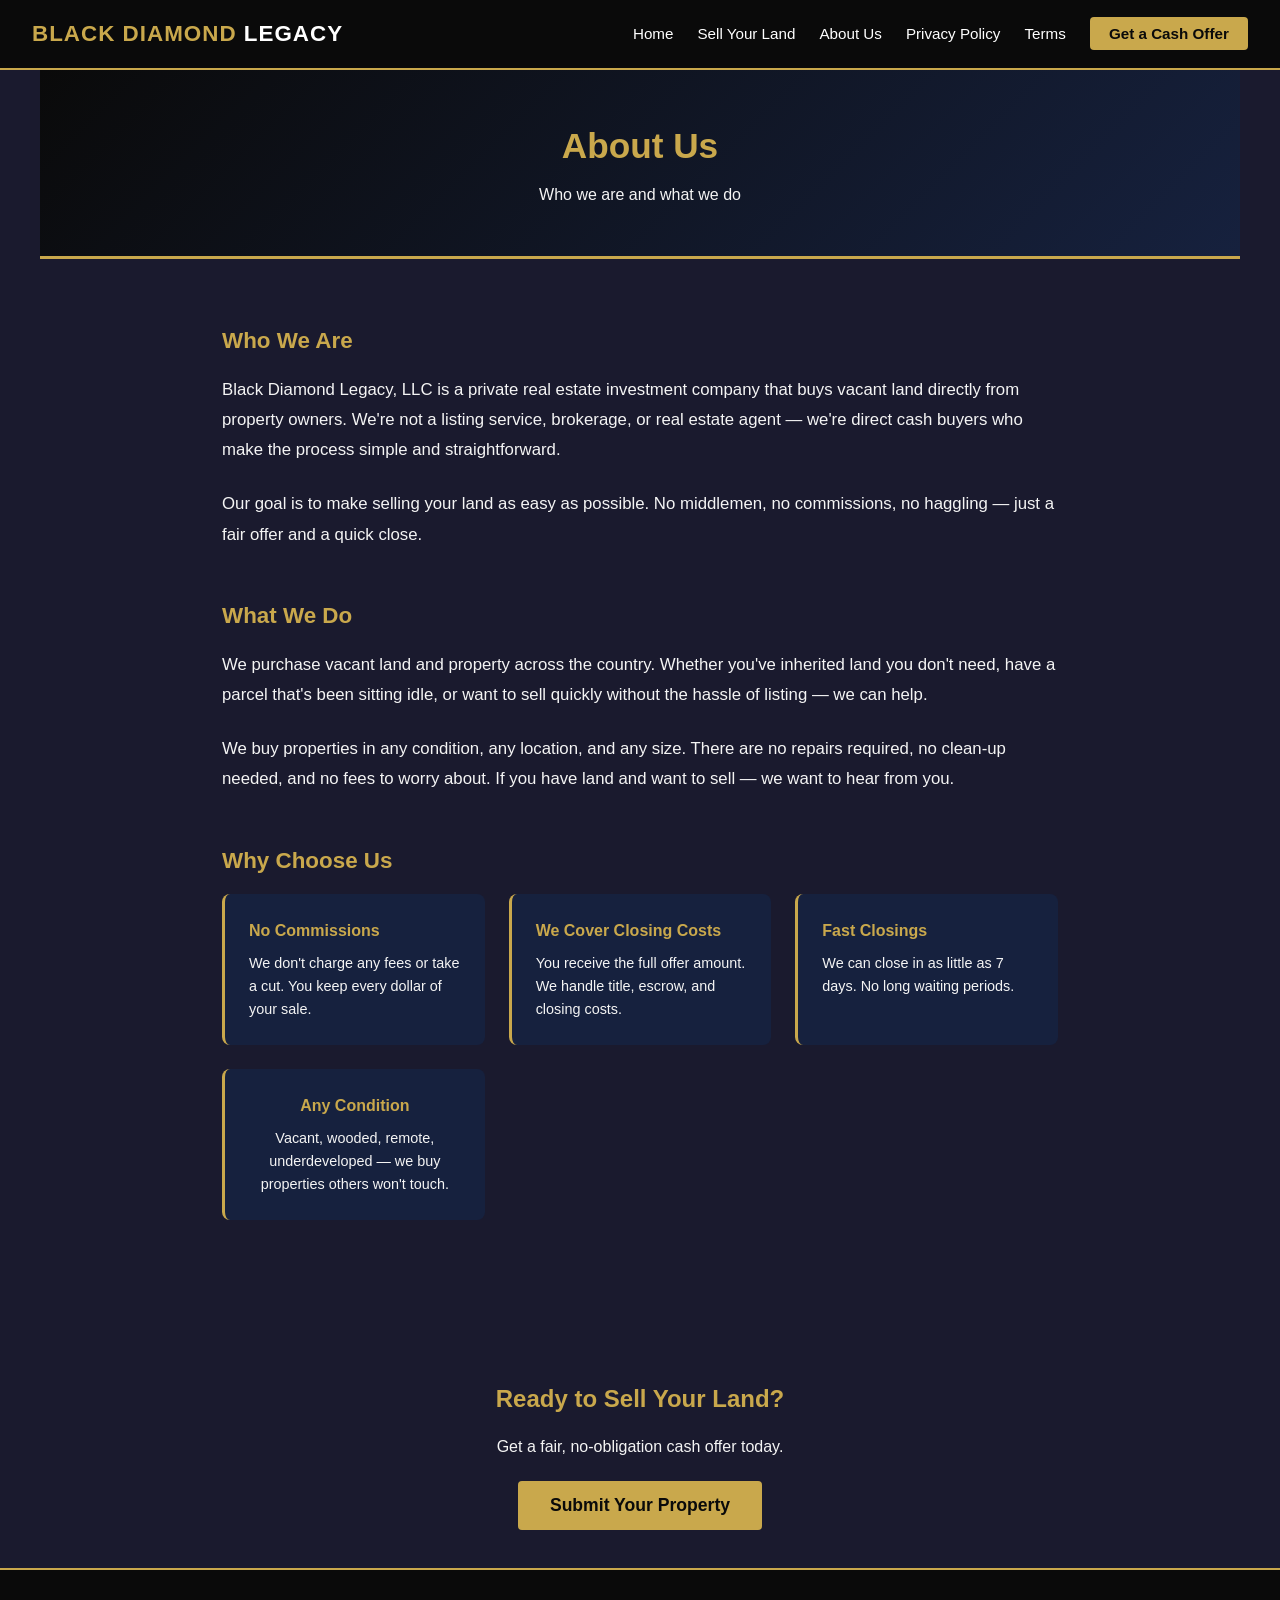
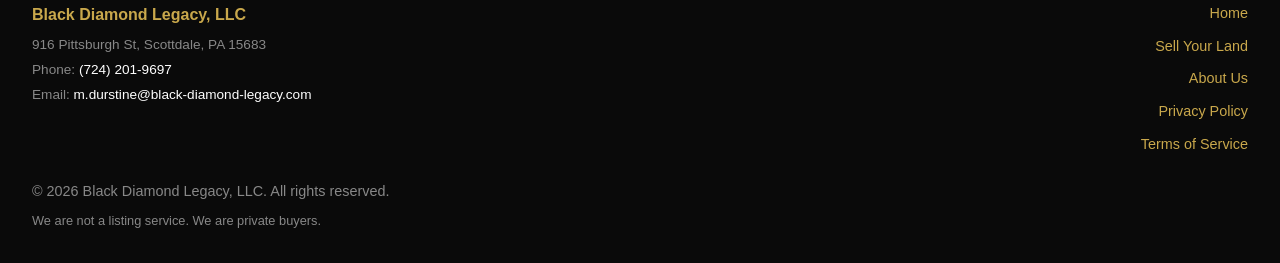
==== about.html @ d4d35ecd "Update about.html" ====
<!DOCTYPE html>
<html lang="en">
<head>
  <meta charset="UTF-8">
  <meta name="viewport" content="width=device-width, initial-scale=1.0">
  <title>About Us — Black Diamond Legacy, LLC</title>
  <meta name="description" content="About Black Diamond Legacy, LLC — a private real estate investment company buying vacant land for cash.">
  <link rel="stylesheet" href="styles.css">
</head>
<body>

  <!-- NAV -->
  <nav>
    <div class="logo">BLACK DIAMOND <span>LEGACY</span></div>
    <button class="mobile-menu-btn" onclick="document.querySelector('nav ul').classList.toggle('show')">☰</button>
    <ul>
      <li><a href="index.html">Home</a></li>
      <li><a href="contact.html">Sell Your Land</a></li>
      <li><a href="about.html">About Us</a></li>
      <li><a href="privacy.html">Privacy Policy</a></li>
      <li><a href="terms.html">Terms</a></li>
      <li><a href="contact.html" class="cta-btn">Get a Cash Offer</a></li>
    </ul>
  </nav>

  <!-- PAGE HEADER -->
  <section class="page-header">
    <h1>About Us</h1>
    <p style="color: var(--gray-light); margin-top: 0.5rem;">Who we are and what we do</p>
  </section>

  <!-- ABOUT CONTENT -->
  <section style="padding: 4rem 2rem; max-width: 900px; margin: 0 auto;">
    <div style="margin-bottom: 3rem;">
      <h2 style="color: var(--diamond-gold); font-size: 1.4rem; margin-bottom: 1rem;">Who We Are</h2>
      <p style="color: var(--gray-light); font-size: 1.05rem; line-height: 1.8; margin-bottom: 1.5rem;">
        Black Diamond Legacy, LLC is a private real estate investment company that buys vacant land directly from property owners. We're not a listing service, brokerage, or real estate agent — we're direct cash buyers who make the process simple and straightforward.
      </p>
      <p style="color: var(--gray-light); font-size: 1.05rem; line-height: 1.8;">
        Our goal is to make selling your land as easy as possible. No middlemen, no commissions, no haggling — just a fair offer and a quick close.
      </p>
    </div>

    <div style="margin-bottom: 3rem;">
      <h2 style="color: var(--diamond-gold); font-size: 1.4rem; margin-bottom: 1rem;">What We Do</h2>
      <p style="color: var(--gray-light); font-size: 1.05rem; line-height: 1.8; margin-bottom: 1.5rem;">
        We purchase vacant land and property across the country. Whether you've inherited land you don't need, have a parcel that's been sitting idle, or want to sell quickly without the hassle of listing — we can help.
      </p>
      <p style="color: var(--gray-light); font-size: 1.05rem; line-height: 1.8;">
        We buy properties in any condition, any location, and any size. There are no repairs required, no clean-up needed, and no fees to worry about. If you have land and want to sell — we want to hear from you.
      </p>
    </div>

    <div style="margin-bottom: 3rem;">
      <h2 style="color: var(--diamond-gold); font-size: 1.4rem; margin-bottom: 1rem;">Why Choose Us</h2>
      <div style="display: grid; grid-template-columns: repeat(auto-fit, minmax(250px, 1fr)); gap: 1.5rem; margin-top: 1rem;">
        <div style="background: var(--diamond-blue); padding: 1.5rem; border-radius: 8px; border-left: 3px solid var(--diamond-gold);">
          <h3 style="color: var(--diamond-gold); font-size: 1rem; margin-bottom: 0.5rem;">No Commissions</h3>
          <p style="color: var(--gray-light); font-size: 0.9rem; line-height: 1.6;">We don't charge any fees or take a cut. You keep every dollar of your sale.</p>
        </div>
        <div style="background: var(--diamond-blue); padding: 1.5rem; border-radius: 8px; border-left: 3px solid var(--diamond-gold);">
          <h3 style="color: var(--diamond-gold); font-size: 1rem; margin-bottom: 0.5rem;">We Cover Closing Costs</h3>
          <p style="color: var(--gray-light); font-size: 0.9rem; line-height: 1.6;">You receive the full offer amount. We handle title, escrow, and closing costs.</p>
        </div>
        <div style="background: var(--diamond-blue); padding: 1.5rem; border-radius: 8px; border-left: 3px solid var(--diamond-gold);">
          <h3 style="color: var(--diamond-gold); font-size: 1rem; margin-bottom: 0.5rem;">Fast Closings</h3>
          <p style="color: var(--gray-light); font-size: 0.9rem; line-height: 1.6;">We can close in as little as 7 days. No long waiting periods.</p>
        </div>
        <div style="background: var(--diamond-blue); padding: 1.5rem; border-radius: 8px; border-left: 3px solid var(--diamond-gold); text-align: center;">
          <h3 style="color: var(--diamond-gold); font-size: 1rem; margin-bottom: 0.5rem;">Any Condition</h3>
          <p style="color: var(--gray-light); font-size: 0.9rem; line-height: 1.6;">Vacant, wooded, remote, underdeveloped — we buy properties others won't touch.</p>
        </div>
      </div>
    </div>

      </section>

  <!-- CONTACT CTA -->
  <section style="text-align: center; padding: 3rem 2rem;">
    <h2 style="color: var(--diamond-gold); margin-bottom: 1rem;">Ready to Sell Your Land?</h2>
    <p style="color: var(--gray-light); margin-bottom: 2rem;">Get a fair, no-obligation cash offer today.</p>
    <a href="contact.html" class="btn-primary">Submit Your Property</a>
  </section>

  <!-- FOOTER -->
  <footer style="text-align: left;">
    <div style="display: flex; justify-content: space-between; align-items: flex-start; flex-wrap: wrap; gap: 2rem; margin-bottom: 1.5rem;">
      <div>
        <p style="color: var(--diamond-gold); font-weight: 700; font-size: 1rem; margin-bottom: 0.4rem;">Black Diamond Legacy, LLC</p>
        <p style="font-size: 0.85rem; margin-bottom: 0.2rem;">916 Pittsburgh St, Scottdale, PA 15683</p>
        <p style="font-size: 0.85rem; margin-bottom: 0.2rem;">Phone: <a href="tel:+17242019697" style="color: var(--white);">(724) 201-9697</a></p>
        <p style="font-size: 0.85rem;">Email: <a href="mailto:m.durstine@black-diamond-legacy.com" style="color: var(--white);">m.durstine@black-diamond-legacy.com</a></p>
      </div>
      <div style="display: flex; flex-direction: column; gap: 0.6rem; text-align: right;">
        <a href="index.html">Home</a>
        <a href="contact.html">Sell Your Land</a>
        <a href="about.html">About Us</a>
        <a href="privacy.html">Privacy Policy</a>
        <a href="terms.html">Terms of Service</a>
      </div>
    </div>
    <p>&copy; 2026 Black Diamond Legacy, LLC. All rights reserved.</p>
    <p style="margin-top: 0.5rem; font-size: 0.8rem;">We are not a listing service. We are private buyers.</p>
  </footer>

</body>
</html>
---- styles.css ----
* {
  margin: 0;
  padding: 0;
  box-sizing: border-box;
}

:root {
  --black: #0a0a0a;
  --diamond-dark: #1a1a2e;
  --diamond-blue: #16213e;
  --diamond-accent: #e94560;
  --diamond-gold: #c9a84c;
  --white: #ffffff;
  --gray-light: #f4f4f4;
  --gray: #888;
  --gray-dark: #333;
}

body {
  font-family: 'Segoe UI', Tahoma, Geneva, Verdana, sans-serif;
  background-color: var(--diamond-dark);
  color: var(--white);
  line-height: 1.6;
}

/* NAV */
nav {
  background: var(--black);
  padding: 1rem 2rem;
  display: flex;
  justify-content: space-between;
  align-items: center;
  position: sticky;
  top: 0;
  z-index: 100;
  border-bottom: 2px solid var(--diamond-gold);
}

nav .logo {
  font-size: 1.4rem;
  font-weight: 700;
  color: var(--diamond-gold);
  letter-spacing: 1px;
}

nav .logo span {
  color: var(--white);
}

nav ul {
  list-style: none;
  display: flex;
  gap: 1.5rem;
}

nav ul li a {
  color: var(--white);
  text-decoration: none;
  font-size: 0.95rem;
  transition: color 0.3s;
}

nav ul li a:hover {
  color: var(--diamond-gold);
}

nav .cta-btn {
  background: var(--diamond-gold);
  color: var(--black);
  padding: 0.5rem 1.2rem;
  border-radius: 4px;
  font-weight: 600;
  text-decoration: none;
  transition: background 0.3s;
}

nav .cta-btn:hover {
  background: #e0bb5f;
}

/* HERO */
.hero {
  background: linear-gradient(135deg, var(--black) 0%, var(--diamond-blue) 100%);
  padding: 5rem 2rem;
  text-align: center;
  border-bottom: 3px solid var(--diamond-gold);
}

.hero h1 {
  font-size: 3rem;
  margin-bottom: 0.5rem;
  letter-spacing: 2px;
}

.hero h1 span {
  color: var(--diamond-gold);
}

.hero .tagline {
  font-size: 1.3rem;
  color: var(--gray-light);
  margin-bottom: 2rem;
}

.hero .cta-group {
  display: flex;
  gap: 1rem;
  justify-content: center;
  flex-wrap: wrap;
}

.btn-primary {
  background: var(--diamond-gold);
  color: var(--black);
  padding: 0.9rem 2rem;
  border-radius: 4px;
  font-weight: 700;
  text-decoration: none;
  font-size: 1.1rem;
  border: none;
  cursor: pointer;
  transition: background 0.3s;
}

.btn-primary:hover {
  background: #e0bb5f;
}

.btn-secondary {
  background: transparent;
  color: var(--white);
  padding: 0.9rem 2rem;
  border-radius: 4px;
  font-weight: 600;
  text-decoration: none;
  border: 2px solid var(--diamond-gold);
  font-size: 1.1rem;
  transition: all 0.3s;
}

.btn-secondary:hover {
  background: var(--diamond-gold);
  color: var(--black);
}

/* SECTIONS */
section {
  padding: 4rem 2rem;
  max-width: 1200px;
  margin: 0 auto;
}

.section-title {
  text-align: center;
  font-size: 2rem;
  margin-bottom: 2rem;
  color: var(--diamond-gold);
}

/* HOW IT WORKS */
.how-it-works {
  background: var(--diamond-blue);
  padding: 4rem 2rem;
}

.steps-grid {
  display: grid;
  grid-template-columns: repeat(auto-fit, minmax(250px, 1fr));
  gap: 2rem;
  max-width: 1100px;
  margin: 0 auto;
}

.step-card {
  background: var(--black);
  padding: 2rem;
  border-radius: 8px;
  text-align: center;
  border: 1px solid var(--diamond-gold);
}

.step-number {
  font-size: 2.5rem;
  color: var(--diamond-gold);
  font-weight: 700;
  margin-bottom: 0.5rem;
}

.step-card h3 {
  margin-bottom: 0.8rem;
  font-size: 1.1rem;
}

.step-card p {
  color: var(--gray-light);
  font-size: 0.95rem;
}

/* WHY US */
.features-grid {
  display: grid;
  grid-template-columns: repeat(auto-fit, minmax(300px, 1fr));
  gap: 2rem;
  max-width: 1100px;
  margin: 0 auto;
}

.feature-card {
  background: var(--diamond-blue);
  padding: 2rem;
  border-radius: 8px;
  border-left: 4px solid var(--diamond-gold);
}

.feature-card h3 {
  color: var(--diamond-gold);
  margin-bottom: 0.8rem;
}

.feature-card p {
  color: var(--gray-light);
}

/* FORM SECTION */
.form-section {
  background: var(--diamond-blue);
  padding: 4rem 2rem;
}

.form-container {
  max-width: 700px;
  margin: 0 auto;
  background: var(--black);
  padding: 2.5rem;
  border-radius: 10px;
  border: 2px solid var(--diamond-gold);
}

.form-group {
  margin-bottom: 1.5rem;
}

.form-group label {
  display: block;
  margin-bottom: 0.5rem;
  color: var(--diamond-gold);
  font-weight: 600;
}

.form-group input,
.form-group textarea,
.form-group select {
  width: 100%;
  padding: 0.8rem;
  border: 1px solid var(--gray);
  border-radius: 4px;
  background: var(--diamond-dark);
  color: var(--white);
  font-size: 1rem;
  font-family: inherit;
}

.form-group input:focus,
.form-group textarea:focus,
.form-group select:focus {
  outline: none;
  border-color: var(--diamond-gold);
}

.form-group textarea {
  resize: vertical;
  min-height: 100px;
}

/* CONSENT BOX */
.consent-box {
  background: var(--diamond-blue);
  padding: 1.5rem;
  border-radius: 6px;
  margin-bottom: 1.5rem;
  border: 1px solid var(--gray-dark);
}

.consent-box h4 {
  color: var(--diamond-gold);
  margin-bottom: 0.8rem;
  font-size: 1rem;
}

.consent-box p {
  font-size: 0.9rem;
  color: var(--gray-light);
  line-height: 1.5;
}

.checkbox-group {
  display: flex;
  align-items: flex-start;
  gap: 0.8rem;
  margin-top: 1rem;
}

.checkbox-group input[type="checkbox"] {
  width: 20px;
  height: 20px;
  margin-top: 2px;
  accent-color: var(--diamond-gold);
  cursor: pointer;
}

.checkbox-group label {
  color: var(--gray-light);
  font-size: 0.9rem;
  cursor: pointer;
  line-height: 1.5;
}

.checkbox-group label span {
  color: var(--diamond-gold);
  font-weight: 600;
}

.form-error {
  color: #ff6b6b;
  font-size: 0.85rem;
  margin-top: 0.3rem;
  display: none;
}

.form-error.show {
  display: block;
}

.form-success {
  background: #1b4d3e;
  border: 1px solid #2d7a5a;
  color: #6fcf97;
  padding: 1.5rem;
  border-radius: 8px;
  text-align: center;
  display: none;
}

.form-success.show {
  display: block;
}

/* CONTACT SECTION */
.contact-info {
  text-align: center;
  max-width: 600px;
  margin: 0 auto;
}

.contact-item {
  display: flex;
  align-items: center;
  justify-content: center;
  gap: 0.8rem;
  margin-bottom: 1.5rem;
  font-size: 1.1rem;
}

.contact-item a {
  color: var(--diamond-gold);
  text-decoration: none;
}

.contact-item a:hover {
  text-decoration: underline;
}

/* PAGE HEADER */
.page-header {
  background: linear-gradient(135deg, var(--black) 0%, var(--diamond-blue) 100%);
  padding: 3rem 2rem;
  text-align: center;
  border-bottom: 3px solid var(--diamond-gold);
}

.page-header h1 {
  font-size: 2.2rem;
  color: var(--diamond-gold);
}

/* LEGAL PAGES */
.legal-content {
  max-width: 800px;
  margin: 0 auto;
  padding: 3rem 2rem;
}

.legal-content h2 {
  color: var(--diamond-gold);
  font-size: 1.3rem;
  margin: 2rem 0 0.8rem;
  border-bottom: 1px solid var(--gray-dark);
  padding-bottom: 0.5rem;
}

.legal-content p {
  color: var(--gray-light);
  margin-bottom: 1rem;
  line-height: 1.7;
}

.legal-content ul {
  color: var(--gray-light);
  margin-left: 1.5rem;
  margin-bottom: 1rem;
}

.legal-content ul li {
  margin-bottom: 0.5rem;
}

/* FOOTER */
footer {
  background: var(--black);
  padding: 2rem;
  text-align: center;
  border-top: 2px solid var(--diamond-gold);
  color: var(--gray);
  font-size: 0.9rem;
}

footer a {
  color: var(--diamond-gold);
  text-decoration: none;
}

footer a:hover {
  text-decoration: underline;
}

.footer-links {
  display: flex;
  justify-content: center;
  gap: 2rem;
  margin-bottom: 1rem;
}

/* RESPONSIVE */
@media (max-width: 768px) {
  nav {
    flex-direction: column;
    gap: 1rem;
  }

  nav ul {
    flex-wrap: wrap;
    justify-content: center;
  }

  .hero h1 {
    font-size: 2rem;
  }

  .hero .tagline {
    font-size: 1.1rem;
  }

  .form-container {
    padding: 1.5rem;
  }

  .footer-links {
    flex-direction: column;
    gap: 0.8rem;
  }
}

/* MOBILE MENU */
.mobile-menu-btn {
  display: none;
  background: none;
  border: none;
  color: var(--diamond-gold);
  font-size: 1.5rem;
  cursor: pointer;
}

@media (max-width: 768px) {
  .mobile-menu-btn {
    display: block;
  }

  nav ul {
    display: none;
    flex-direction: column;
    gap: 0.8rem;
  }

  nav ul.show {
    display: flex;
  }
}
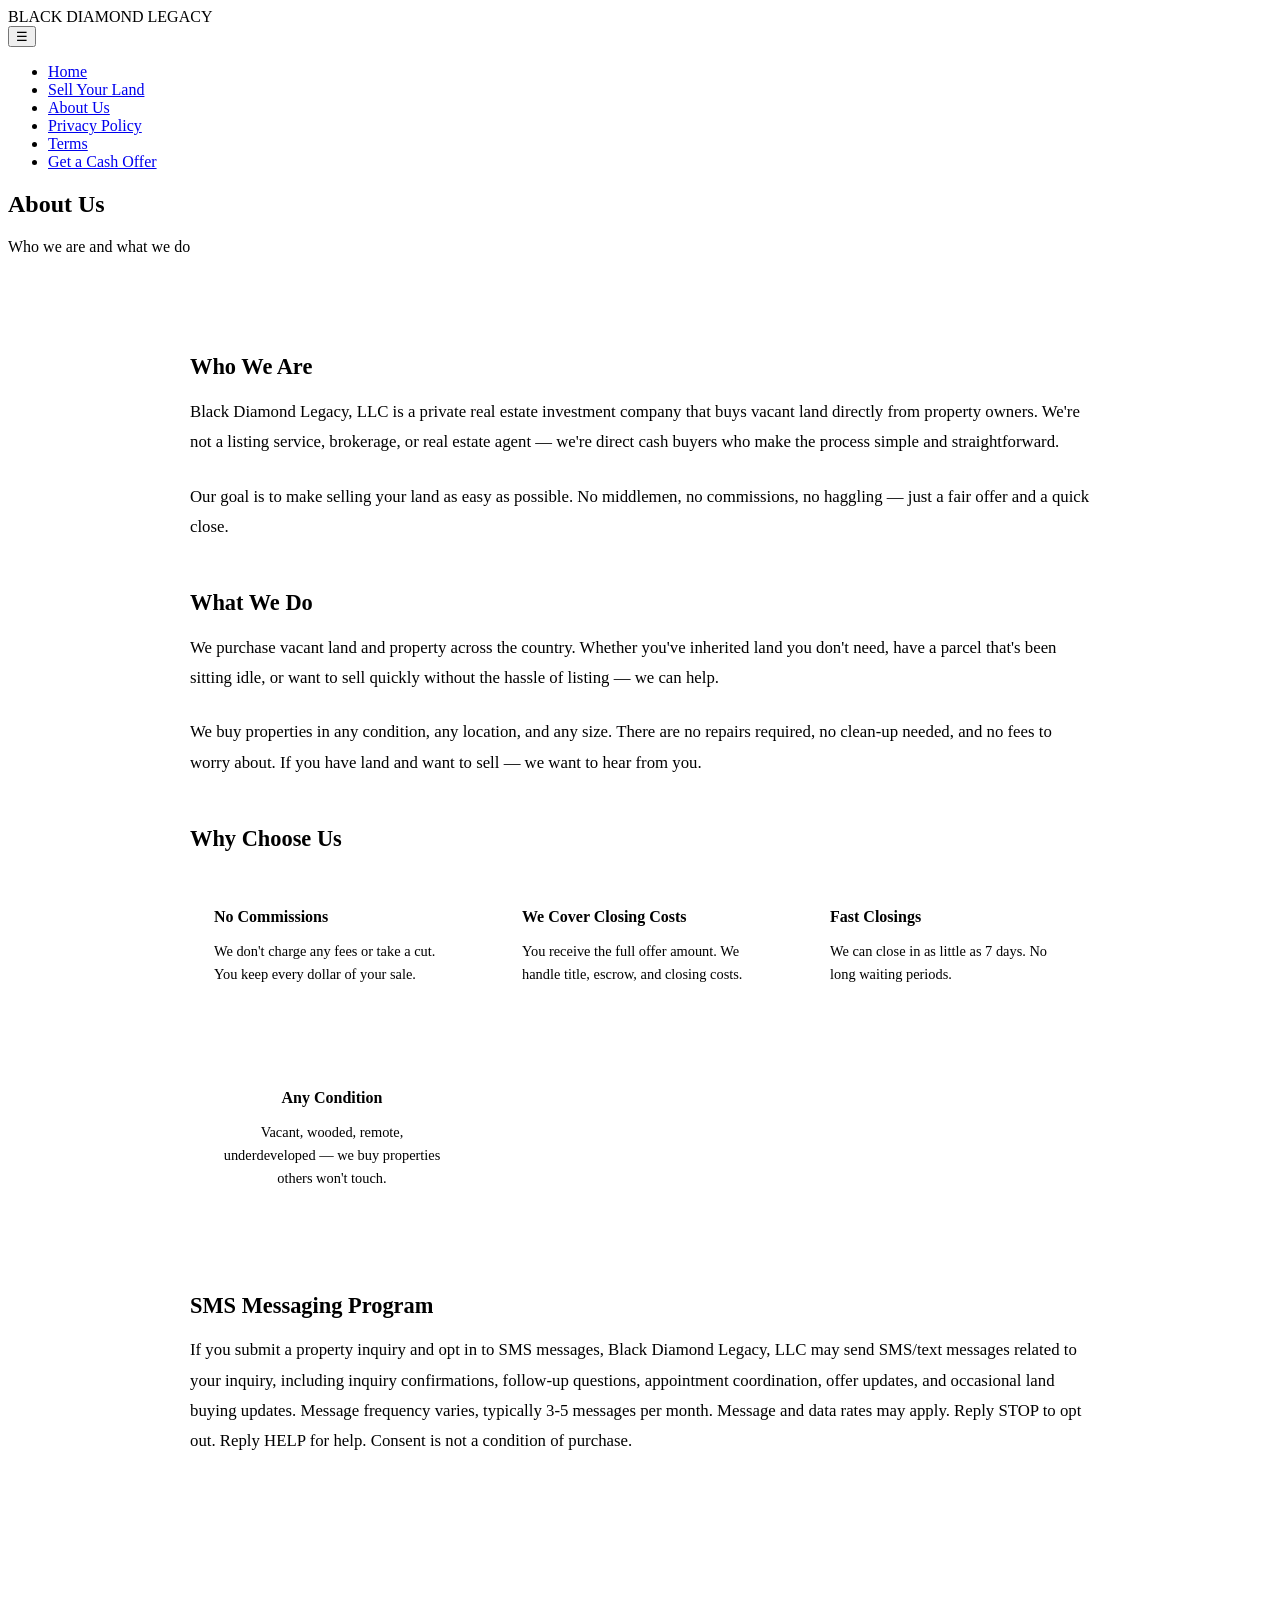
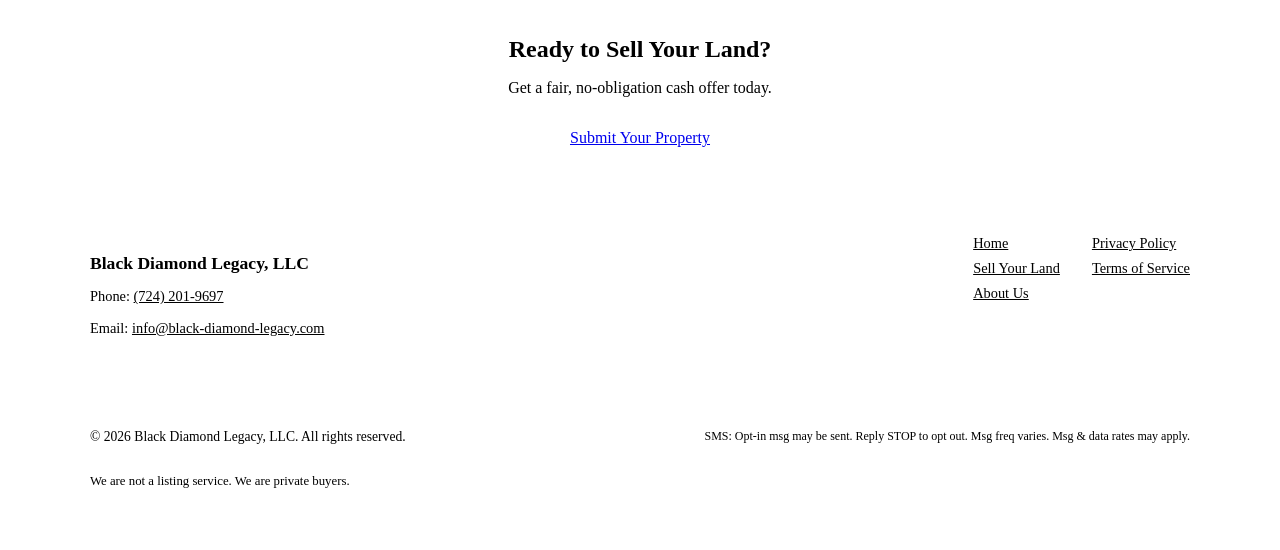
==== commit aba60e81: "Update about.html" ====
--- a/about.html
+++ b/about.html
@@ -73,7 +73,14 @@
       </div>
     </div>
 
-      </section>
+    <div style="margin-bottom: 3rem; margin-top: 4rem;">
+      <h2 style="color: var(--diamond-gold); font-size: 1.4rem; margin-bottom: 1rem;">SMS Messaging Program</h2>
+      <p style="color: var(--gray-light); font-size: 1.05rem; line-height: 1.8;">
+        If you submit a property inquiry and opt in to SMS messages, Black Diamond Legacy, LLC may send SMS/text messages related to your inquiry, including inquiry confirmations, follow-up questions, appointment coordination, offer updates, and occasional land buying updates. Message frequency varies, typically 3-5 messages per month. Message and data rates may apply. Reply STOP to opt out. Reply HELP for help. Consent is not a condition of purchase.
+      </p>
+    </div>
+
+  </section>
 
   <!-- CONTACT CTA -->
   <section style="text-align: center; padding: 3rem 2rem;">
@@ -83,24 +90,32 @@
   </section>
 
   <!-- FOOTER -->
-  <footer style="text-align: left;">
-    <div style="display: flex; justify-content: space-between; align-items: flex-start; flex-wrap: wrap; gap: 2rem; margin-bottom: 1.5rem;">
-      <div>
-        <p style="color: var(--diamond-gold); font-weight: 700; font-size: 1rem; margin-bottom: 0.4rem;">Black Diamond Legacy, LLC</p>
-        <p style="font-size: 0.85rem; margin-bottom: 0.2rem;">916 Pittsburgh St, Scottdale, PA 15683</p>
-        <p style="font-size: 0.85rem; margin-bottom: 0.2rem;">Phone: <a href="tel:+17242019697" style="color: var(--white);">(724) 201-9697</a></p>
-        <p style="font-size: 0.85rem;">Email: <a href="mailto:m.durstine@black-diamond-legacy.com" style="color: var(--white);">m.durstine@black-diamond-legacy.com</a></p>
+  <footer style="text-align: left; padding: 2.5rem 2rem;">
+    <div style="max-width: 1100px; margin: 0 auto;">
+      <div style="display: flex; justify-content: space-between; align-items: flex-start; flex-wrap: wrap; gap: 3rem; margin-bottom: 2rem; padding-bottom: 2rem; border-bottom: 1px solid var(--gray-dark);">
+        <div>
+          <p style="color: var(--diamond-gold); font-weight: 700; font-size: 1.1rem; margin-bottom: 0.8rem;">Black Diamond Legacy, LLC</p>
+          <p style="font-size: 0.9rem; margin-bottom: 0.4rem; color: var(--gray-light);">Phone: <a href="tel:+17242019697" style="color: var(--white);">(724) 201-9697</a></p>
+          <p style="font-size: 0.9rem; color: var(--gray-light);">Email: <a href="mailto:info@black-diamond-legacy.com" style="color: var(--white);">info@black-diamond-legacy.com</a></p>
+        </div>
+        <div style="display: flex; gap: 2rem; flex-wrap: wrap;">
+          <div style="display: flex; flex-direction: column; gap: 0.5rem;">
+            <a href="index.html" style="color: var(--white); font-size: 0.9rem;">Home</a>
+            <a href="contact.html" style="color: var(--white); font-size: 0.9rem;">Sell Your Land</a>
+            <a href="about.html" style="color: var(--diamond-gold); font-size: 0.9rem;">About Us</a>
+          </div>
+          <div style="display: flex; flex-direction: column; gap: 0.5rem;">
+            <a href="privacy.html" style="color: var(--white); font-size: 0.9rem;">Privacy Policy</a>
+            <a href="terms.html" style="color: var(--white); font-size: 0.9rem;">Terms of Service</a>
+          </div>
+        </div>
       </div>
-      <div style="display: flex; flex-direction: column; gap: 0.6rem; text-align: right;">
-        <a href="index.html">Home</a>
-        <a href="contact.html">Sell Your Land</a>
-        <a href="about.html">About Us</a>
-        <a href="privacy.html">Privacy Policy</a>
-        <a href="terms.html">Terms of Service</a>
+      <div style="display: flex; justify-content: space-between; align-items: center; flex-wrap: wrap; gap: 1rem;">
+        <p style="font-size: 0.85rem; color: var(--gray);">© 2026 Black Diamond Legacy, LLC. All rights reserved.</p>
+        <p style="font-size: 0.75rem; color: var(--gray);">SMS: Opt-in msg may be sent. Reply STOP to opt out. Msg freq varies. Msg & data rates may apply.</p>
       </div>
+      <p style="margin-top: 1rem; font-size: 0.8rem; color: var(--gray-dark);">We are not a listing service. We are private buyers.</p>
     </div>
-    <p>&copy; 2026 Black Diamond Legacy, LLC. All rights reserved.</p>
-    <p style="margin-top: 0.5rem; font-size: 0.8rem;">We are not a listing service. We are private buyers.</p>
   </footer>
 
 </body>
--- a/styles.css
+++ b/styles.css
@@ -1,497 +1,131 @@
-* {
-  margin: 0;
-  padding: 0;
-  box-sizing: border-box;
-}
+<!DOCTYPE html>
+<html lang="en">
+<head>
+  <meta charset="UTF-8">
+  <meta name="viewport" content="width=device-width, initial-scale=1.0">
+  <title>Terms of Service — Black Diamond Legacy, LLC</title>
+  <meta name="description" content="Terms of Service for Black Diamond Legacy, LLC — real estate investment company buying vacant land.">
+  <link rel="stylesheet" href="styles.css">
+</head>
+<body>
 
-:root {
-  --black: #0a0a0a;
-  --diamond-dark: #1a1a2e;
-  --diamond-blue: #16213e;
-  --diamond-accent: #e94560;
-  --diamond-gold: #c9a84c;
-  --white: #ffffff;
-  --gray-light: #f4f4f4;
-  --gray: #888;
-  --gray-dark: #333;
-}
+  <!-- NAV -->
+  <nav>
+    <div class="logo">BLACK DIAMOND <span>LEGACY</span></div>
+    <button class="mobile-menu-btn" onclick="document.querySelector('nav ul').classList.toggle('show')">☰</button>
+    <ul>
+      <li><a href="index.html">Home</a></li>
+      <li><a href="contact.html">Sell Your Land</a></li>
+      <li><a href="about.html">About Us</a></li>
+      <li><a href="privacy.html">Privacy Policy</a></li>
+      <li><a href="terms.html">Terms</a></li>
+      <li><a href="contact.html" class="cta-btn">Get a Cash Offer</a></li>
+    </ul>
+  </nav>
 
-body {
-  font-family: 'Segoe UI', Tahoma, Geneva, Verdana, sans-serif;
-  background-color: var(--diamond-dark);
-  color: var(--white);
-  line-height: 1.6;
-}
+  <!-- PAGE HEADER -->
+  <section class="page-header">
+    <h1>Terms of Service</h1>
+    <p style="color: var(--gray-light); margin-top: 0.5rem;">Effective Date: April 2026 | Last Updated: April 2026</p>
+  </section>
 
-/* NAV */
-nav {
-  background: var(--black);
-  padding: 1rem 2rem;
-  display: flex;
-  justify-content: space-between;
-  align-items: center;
-  position: sticky;
-  top: 0;
-  z-index: 100;
-  border-bottom: 2px solid var(--diamond-gold);
-}
+  <!-- CONTENT -->
+  <div class="legal-content">
 
-nav .logo {
-  font-size: 1.4rem;
-  font-weight: 700;
-  color: var(--diamond-gold);
-  letter-spacing: 1px;
-}
+    <p>These Terms of Service ("Terms") govern your access to and use of the website and services (the "Website") provided by Black Diamond Legacy, LLC ("we," "us," or "our"). These Terms apply only to users located in the United States.</p>
 
-nav .logo span {
-  color: var(--white);
-}
+    <p>By accessing or using the Website or services, you agree to comply with and be bound by these Terms. If you do not agree to these Terms, do not use our Website or services.</p>
 
-nav ul {
-  list-style: none;
-  display: flex;
-  gap: 1.5rem;
-}
+    <h2>1. Acceptance of Terms</h2>
+    <p>By using the Website or services, you accept and agree to be bound by these Terms and all applicable policies referenced herein, including our Privacy Policy.</p>
 
-nav ul li a {
-  color: var(--white);
-  text-decoration: none;
-  font-size: 0.95rem;
-  transition: color 0.3s;
-}
+    <h2>2. User Eligibility</h2>
+    <p>To use the Website or services, you must be at least 18 years old and have the legal capacity to enter into a binding contract. If you are under 18, parental or guardian consent is required.</p>
 
-nav ul li a:hover {
-  color: var(--diamond-gold);
-}
+    <h2>3. Services Provided</h2>
+    <p>We buy vacant land and property directly from landowners. You agree to use the Website and services only for lawful purposes and in compliance with these Terms and applicable laws.</p>
+    <p>We are not a listing service, brokerage, or real estate agent. We are private buyers.</p>
 
-nav .cta-btn {
-  background: var(--diamond-gold);
-  color: var(--black);
-  padding: 0.5rem 1.2rem;
-  border-radius: 4px;
-  font-weight: 600;
-  text-decoration: none;
-  transition: background 0.3s;
-}
+    <h2>4. Account Registration</h2>
+    <p>Certain features may require account registration. You agree to provide accurate and complete information and maintain the confidentiality of your account credentials. You are responsible for all activity under your account.</p>
 
-nav .cta-btn:hover {
-  background: #e0bb5f;
-}
+    <h2>5. User Obligations and Restrictions</h2>
+    <p>You agree not to:</p>
+    <ul>
+      <li>Use the Website for unlawful purposes</li>
+      <li>Harm, disrupt, or interfere with the Website or services</li>
+      <li>Violate applicable laws or third-party rights</li>
+      <li>Use automated systems without prior permission</li>
+      <li>Attempt unauthorized access to systems or data</li>
+    </ul>
 
-/* HERO */
-.hero {
-  background: linear-gradient(135deg, var(--black) 0%, var(--diamond-blue) 100%);
-  padding: 5rem 2rem;
-  text-align: center;
-  border-bottom: 3px solid var(--diamond-gold);
-}
+    <h2>6. No Guarantee of Purchase</h2>
+    <p>Submitting a property inquiry does not guarantee that we will make an offer or purchase your property. All offers are subject to review of property details, title verification, survey, and other due diligence factors at our sole discretion. We reserve the right to decline any property at any time.</p>
 
-.hero h1 {
-  font-size: 3rem;
-  margin-bottom: 0.5rem;
-  letter-spacing: 2px;
-}
+    <h2>7. Content Ownership</h2>
+    <p>All Website content is owned by Black Diamond Legacy, LLC or its licensors and protected by U.S. intellectual property laws. Unauthorized copying, modification, or distribution is prohibited.</p>
 
-.hero h1 span {
-  color: var(--diamond-gold);
-}
+    <h2>8. Third-Party Links</h2>
+    <p>The Website may contain links to third-party websites or services. We are not responsible for third-party content, privacy practices, or activities.</p>
 
-.hero .tagline {
-  font-size: 1.3rem;
-  color: var(--gray-light);
-  margin-bottom: 2rem;
-}
+    <h2>9. Privacy Policy</h2>
+    <p>Your use of the Website and services is governed by our <a href="privacy.html" style="color: var(--diamond-gold);">Privacy Policy</a>. By using our site, you consent to the collection and use of information as described therein.</p>
 
-.hero .cta-group {
-  display: flex;
-  gap: 1rem;
-  justify-content: center;
-  flex-wrap: wrap;
-}
+    <h2>10. SMS Messaging Terms</h2>
+    <p>If you opt in to receive SMS text messages from Black Diamond Legacy, LLC, you may receive:</p>
+    <ul>
+      <li>Transactional messages (offer updates, closing communications, follow-ups)</li>
+      <li>Promotional messages (marketing offers, announcements, educational content)</li>
+      <li>Notifications and alerts related to your property inquiry</li>
+    </ul>
+    <p>To stop receiving messages, reply STOP to any text message.</p>
+    <p>Message and data rates may apply. Check with your carrier for details.</p>
+    <p>Carriers are not liable for delayed or undelivered messages.</p>
 
-.btn-primary {
-  background: var(--diamond-gold);
-  color: var(--black);
-  padding: 0.9rem 2rem;
-  border-radius: 4px;
-  font-weight: 700;
-  text-decoration: none;
-  font-size: 1.1rem;
-  border: none;
-  cursor: pointer;
-  transition: background 0.3s;
-}
+    <h2>11. Termination</h2>
+    <p>We may suspend or terminate your access to the Website or services at any time if we believe you violated these Terms or engaged in harmful or unlawful conduct. Upon termination, you must stop using the Website and services.</p>
 
-.btn-primary:hover {
-  background: #e0bb5f;
-}
+    <h2>12. Limitation of Liability</h2>
+    <p>To the fullest extent permitted by law, Black Diamond Legacy, LLC will not be liable for any direct, indirect, incidental, special, or consequential damages arising from your use or inability to use the Website or services.</p>
 
-.btn-secondary {
-  background: transparent;
-  color: var(--white);
-  padding: 0.9rem 2rem;
-  border-radius: 4px;
-  font-weight: 600;
-  text-decoration: none;
-  border: 2px solid var(--diamond-gold);
-  font-size: 1.1rem;
-  transition: all 0.3s;
-}
+    <h2>13. Indemnification</h2>
+    <p>You agree to indemnify and hold harmless Black Diamond Legacy, LLC, its employees, affiliates, and partners from claims, damages, liabilities, and expenses arising from your use of the Website or violation of these Terms.</p>
 
-.btn-secondary:hover {
-  background: var(--diamond-gold);
-  color: var(--black);
-}
+    <h2>14. Changes to Terms</h2>
+    <p>We reserve the right to modify or update these Terms at any time. Changes will be posted with an updated Effective Date. Continued use of the Website or services constitutes acceptance of the updated Terms.</p>
 
-/* SECTIONS */
-section {
-  padding: 4rem 2rem;
-  max-width: 1200px;
-  margin: 0 auto;
-}
+    <h2>15. Governing Law</h2>
+    <p>These Terms are governed by the laws of the State of Pennsylvania, without regard to conflict-of-law principles. Any legal action shall be brought exclusively in the courts located in Pennsylvania.</p>
 
-.section-title {
-  text-align: center;
-  font-size: 2rem;
-  margin-bottom: 2rem;
-  color: var(--diamond-gold);
-}
+    <h2>16. Contact Us</h2>
+    <p>
+      <strong>Black Diamond Legacy, LLC</strong><br>
+      Email: <a href="mailto:m.durstine@black-diamond-legacy.com" style="color: var(--diamond-gold);">m.durstine@black-diamond-legacy.com</a><br>
+      Phone: <a href="tel:+17242019697" style="color: var(--diamond-gold);">(724) 201-9697</a><br>
+      Website: <a href="https://black-diamond-legacy.com" style="color: var(--diamond-gold);">black-diamond-legacy.com</a>
+    </p>
 
-/* HOW IT WORKS */
-.how-it-works {
-  background: var(--diamond-blue);
-  padding: 4rem 2rem;
-}
+  </div>
 
-.steps-grid {
-  display: grid;
-  grid-template-columns: repeat(auto-fit, minmax(250px, 1fr));
-  gap: 2rem;
-  max-width: 1100px;
-  margin: 0 auto;
-}
+  <!-- FOOTER -->
+  <footer style="text-align: left;">
+    <div style="display: flex; justify-content: space-between; align-items: flex-start; flex-wrap: wrap; gap: 2rem; margin-bottom: 1.5rem;">
+      <div>
+        <p style="color: var(--diamond-gold); font-weight: 700; font-size: 1rem; margin-bottom: 0.4rem;">Black Diamond Legacy, LLC</p>
+        <p style="font-size: 0.85rem; margin-bottom: 0.2rem;">Phone: <a href="tel:+17242019697" style="color: var(--white);">(724) 201-9697</a></p>
+        <p style="font-size: 0.85rem;">Email: <a href="mailto:m.durstine@black-diamond-legacy.com" style="color: var(--white);">m.durstine@black-diamond-legacy.com</a></p>
+      </div>
+      <div style="display: flex; flex-direction: column; gap: 0.6rem; text-align: right;">
+        <a href="index.html">Home</a>
+        <a href="contact.html">Sell Your Land</a>
+        <a href="about.html">About Us</a>
+        <a href="privacy.html">Privacy Policy</a>
+        <a href="terms.html">Terms of Service</a>
+      </div>
+    </div>
+    <p>&copy; 2026 Black Diamond Legacy, LLC. All rights reserved.</p>
+    <p style="margin-top: 0.5rem; font-size: 0.8rem;">We are not a listing service. We are private buyers.</p>
+  </footer>
 
-.step-card {
-  background: var(--black);
-  padding: 2rem;
-  border-radius: 8px;
-  text-align: center;
-  border: 1px solid var(--diamond-gold);
-}
-
-.step-number {
-  font-size: 2.5rem;
-  color: var(--diamond-gold);
-  font-weight: 700;
-  margin-bottom: 0.5rem;
-}
-
-.step-card h3 {
-  margin-bottom: 0.8rem;
-  font-size: 1.1rem;
-}
-
-.step-card p {
-  color: var(--gray-light);
-  font-size: 0.95rem;
-}
-
-/* WHY US */
-.features-grid {
-  display: grid;
-  grid-template-columns: repeat(auto-fit, minmax(300px, 1fr));
-  gap: 2rem;
-  max-width: 1100px;
-  margin: 0 auto;
-}
-
-.feature-card {
-  background: var(--diamond-blue);
-  padding: 2rem;
-  border-radius: 8px;
-  border-left: 4px solid var(--diamond-gold);
-}
-
-.feature-card h3 {
-  color: var(--diamond-gold);
-  margin-bottom: 0.8rem;
-}
-
-.feature-card p {
-  color: var(--gray-light);
-}
-
-/* FORM SECTION */
-.form-section {
-  background: var(--diamond-blue);
-  padding: 4rem 2rem;
-}
-
-.form-container {
-  max-width: 700px;
-  margin: 0 auto;
-  background: var(--black);
-  padding: 2.5rem;
-  border-radius: 10px;
-  border: 2px solid var(--diamond-gold);
-}
-
-.form-group {
-  margin-bottom: 1.5rem;
-}
-
-.form-group label {
-  display: block;
-  margin-bottom: 0.5rem;
-  color: var(--diamond-gold);
-  font-weight: 600;
-}
-
-.form-group input,
-.form-group textarea,
-.form-group select {
-  width: 100%;
-  padding: 0.8rem;
-  border: 1px solid var(--gray);
-  border-radius: 4px;
-  background: var(--diamond-dark);
-  color: var(--white);
-  font-size: 1rem;
-  font-family: inherit;
-}
-
-.form-group input:focus,
-.form-group textarea:focus,
-.form-group select:focus {
-  outline: none;
-  border-color: var(--diamond-gold);
-}
-
-.form-group textarea {
-  resize: vertical;
-  min-height: 100px;
-}
-
-/* CONSENT BOX */
-.consent-box {
-  background: var(--diamond-blue);
-  padding: 1.5rem;
-  border-radius: 6px;
-  margin-bottom: 1.5rem;
-  border: 1px solid var(--gray-dark);
-}
-
-.consent-box h4 {
-  color: var(--diamond-gold);
-  margin-bottom: 0.8rem;
-  font-size: 1rem;
-}
-
-.consent-box p {
-  font-size: 0.9rem;
-  color: var(--gray-light);
-  line-height: 1.5;
-}
-
-.checkbox-group {
-  display: flex;
-  align-items: flex-start;
-  gap: 0.8rem;
-  margin-top: 1rem;
-}
-
-.checkbox-group input[type="checkbox"] {
-  width: 20px;
-  height: 20px;
-  margin-top: 2px;
-  accent-color: var(--diamond-gold);
-  cursor: pointer;
-}
-
-.checkbox-group label {
-  color: var(--gray-light);
-  font-size: 0.9rem;
-  cursor: pointer;
-  line-height: 1.5;
-}
-
-.checkbox-group label span {
-  color: var(--diamond-gold);
-  font-weight: 600;
-}
-
-.form-error {
-  color: #ff6b6b;
-  font-size: 0.85rem;
-  margin-top: 0.3rem;
-  display: none;
-}
-
-.form-error.show {
-  display: block;
-}
-
-.form-success {
-  background: #1b4d3e;
-  border: 1px solid #2d7a5a;
-  color: #6fcf97;
-  padding: 1.5rem;
-  border-radius: 8px;
-  text-align: center;
-  display: none;
-}
-
-.form-success.show {
-  display: block;
-}
-
-/* CONTACT SECTION */
-.contact-info {
-  text-align: center;
-  max-width: 600px;
-  margin: 0 auto;
-}
-
-.contact-item {
-  display: flex;
-  align-items: center;
-  justify-content: center;
-  gap: 0.8rem;
-  margin-bottom: 1.5rem;
-  font-size: 1.1rem;
-}
-
-.contact-item a {
-  color: var(--diamond-gold);
-  text-decoration: none;
-}
-
-.contact-item a:hover {
-  text-decoration: underline;
-}
-
-/* PAGE HEADER */
-.page-header {
-  background: linear-gradient(135deg, var(--black) 0%, var(--diamond-blue) 100%);
-  padding: 3rem 2rem;
-  text-align: center;
-  border-bottom: 3px solid var(--diamond-gold);
-}
-
-.page-header h1 {
-  font-size: 2.2rem;
-  color: var(--diamond-gold);
-}
-
-/* LEGAL PAGES */
-.legal-content {
-  max-width: 800px;
-  margin: 0 auto;
-  padding: 3rem 2rem;
-}
-
-.legal-content h2 {
-  color: var(--diamond-gold);
-  font-size: 1.3rem;
-  margin: 2rem 0 0.8rem;
-  border-bottom: 1px solid var(--gray-dark);
-  padding-bottom: 0.5rem;
-}
-
-.legal-content p {
-  color: var(--gray-light);
-  margin-bottom: 1rem;
-  line-height: 1.7;
-}
-
-.legal-content ul {
-  color: var(--gray-light);
-  margin-left: 1.5rem;
-  margin-bottom: 1rem;
-}
-
-.legal-content ul li {
-  margin-bottom: 0.5rem;
-}
-
-/* FOOTER */
-footer {
-  background: var(--black);
-  padding: 2rem;
-  text-align: center;
-  border-top: 2px solid var(--diamond-gold);
-  color: var(--gray);
-  font-size: 0.9rem;
-}
-
-footer a {
-  color: var(--diamond-gold);
-  text-decoration: none;
-}
-
-footer a:hover {
-  text-decoration: underline;
-}
-
-.footer-links {
-  display: flex;
-  justify-content: center;
-  gap: 2rem;
-  margin-bottom: 1rem;
-}
-
-/* RESPONSIVE */
-@media (max-width: 768px) {
-  nav {
-    flex-direction: column;
-    gap: 1rem;
-  }
-
-  nav ul {
-    flex-wrap: wrap;
-    justify-content: center;
-  }
-
-  .hero h1 {
-    font-size: 2rem;
-  }
-
-  .hero .tagline {
-    font-size: 1.1rem;
-  }
-
-  .form-container {
-    padding: 1.5rem;
-  }
-
-  .footer-links {
-    flex-direction: column;
-    gap: 0.8rem;
-  }
-}
-
-/* MOBILE MENU */
-.mobile-menu-btn {
-  display: none;
-  background: none;
-  border: none;
-  color: var(--diamond-gold);
-  font-size: 1.5rem;
-  cursor: pointer;
-}
-
-@media (max-width: 768px) {
-  .mobile-menu-btn {
-    display: block;
-  }
-
-  nav ul {
-    display: none;
-    flex-direction: column;
-    gap: 0.8rem;
-  }
-
-  nav ul.show {
-    display: flex;
-  }
-}+</body>
+</html>
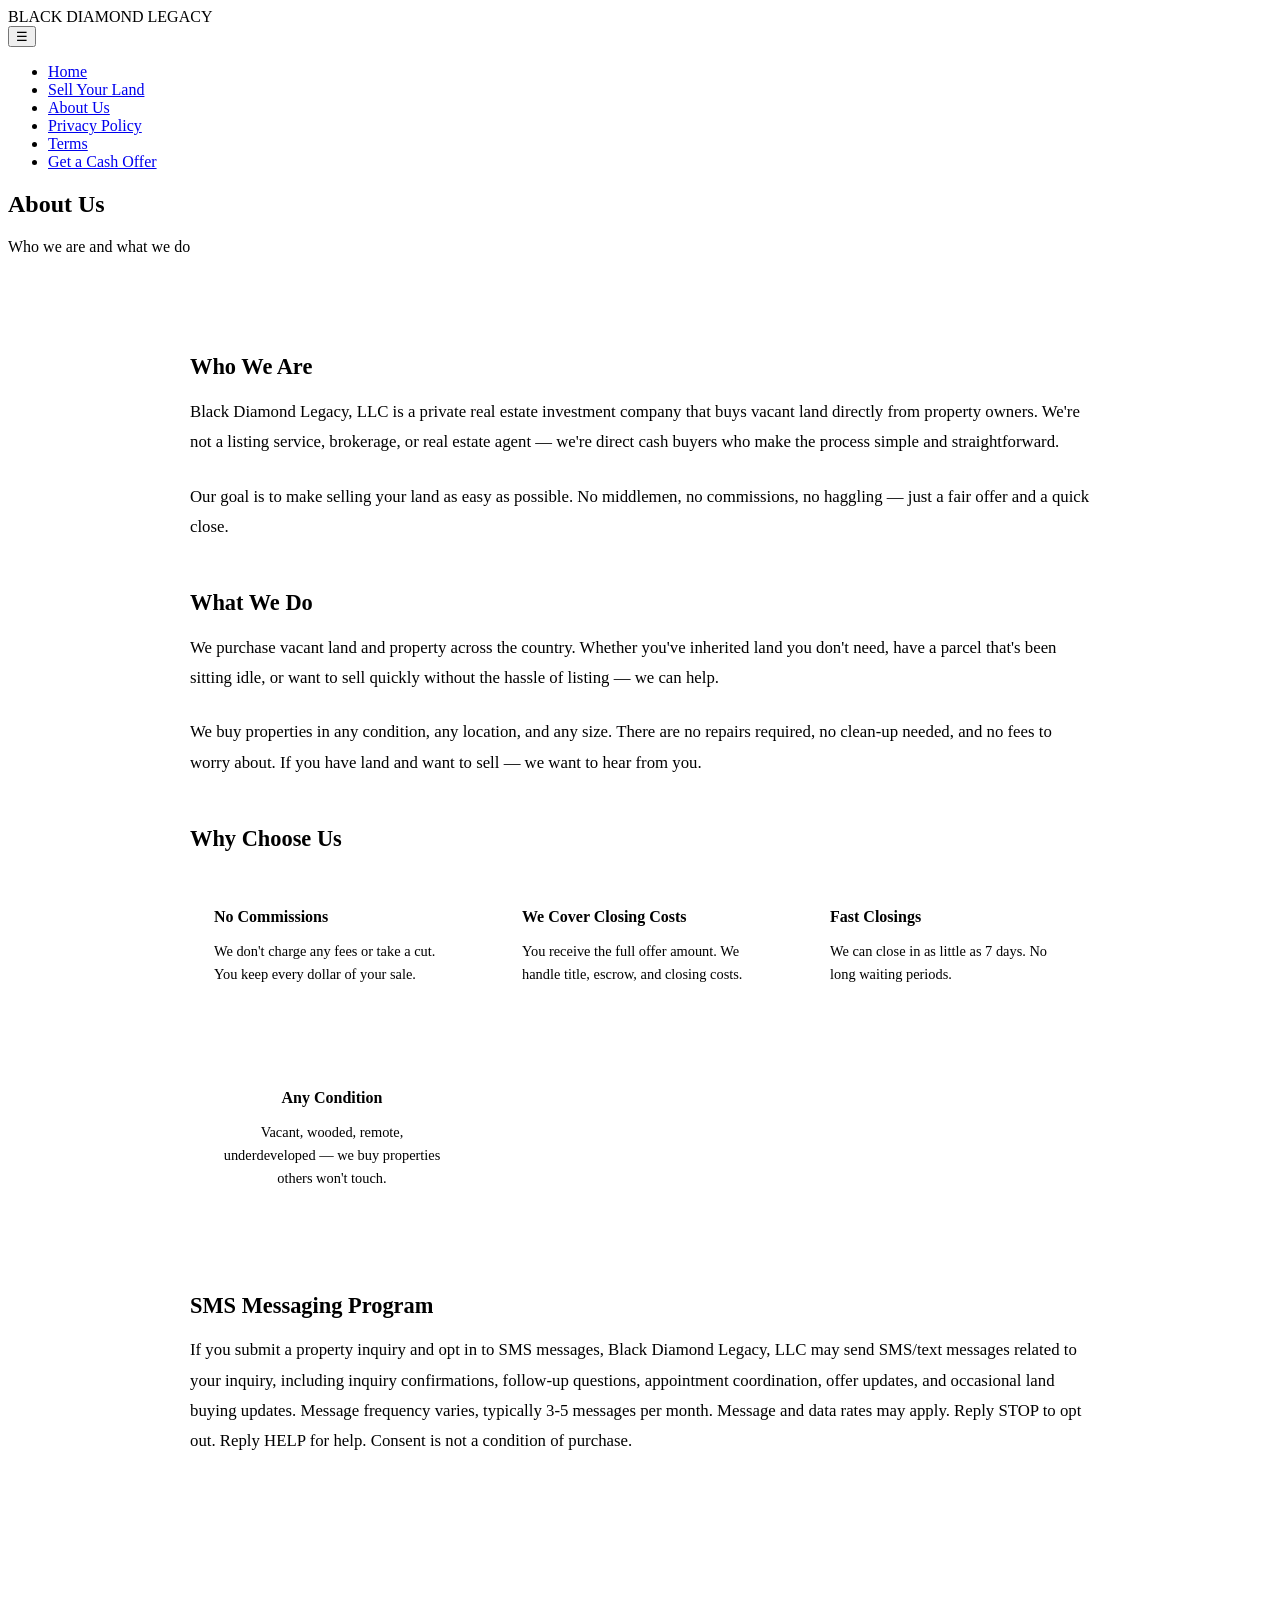
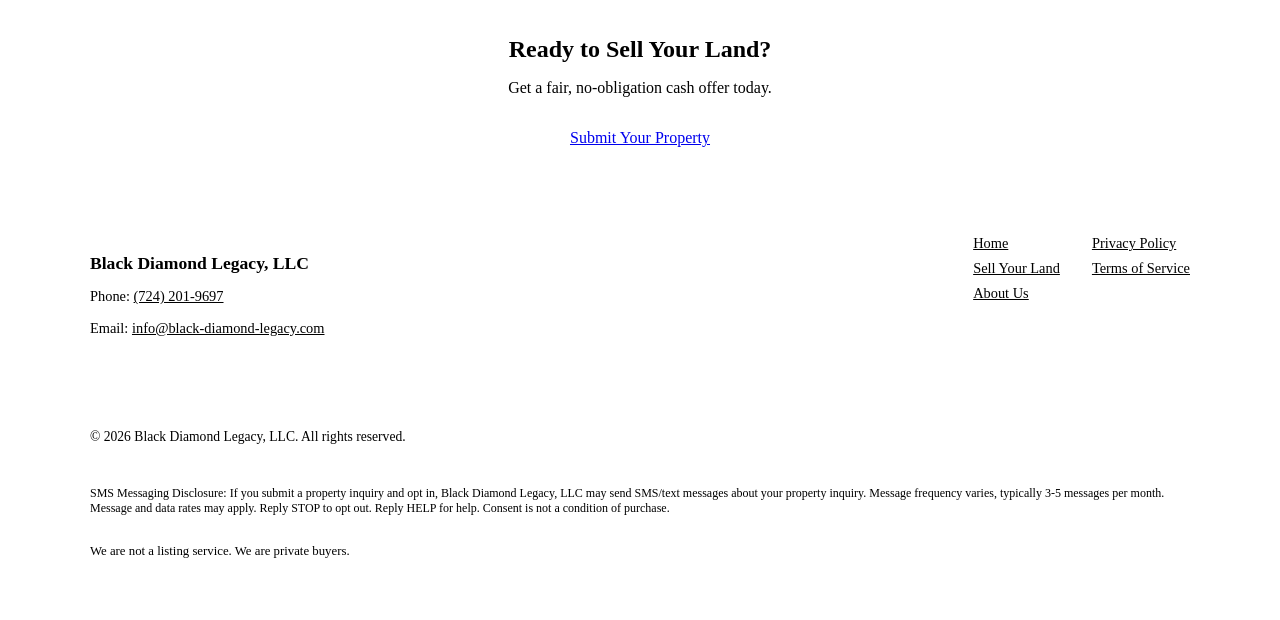
==== commit 0df84399: "Update about.html" ====
--- a/about.html
+++ b/about.html
@@ -112,7 +112,8 @@
       </div>
       <div style="display: flex; justify-content: space-between; align-items: center; flex-wrap: wrap; gap: 1rem;">
         <p style="font-size: 0.85rem; color: var(--gray);">© 2026 Black Diamond Legacy, LLC. All rights reserved.</p>
-        <p style="font-size: 0.75rem; color: var(--gray);">SMS: Opt-in msg may be sent. Reply STOP to opt out. Msg freq varies. Msg & data rates may apply.</p>
+        <p style="font-size: 0.75rem; color: var(--gray);">SMS Messaging Disclosure: If you submit a property inquiry and opt in, Black Diamond Legacy, LLC may send SMS/text messages about your property inquiry. Message frequency varies, typically 3-5 messages per month. Message and data rates may apply. Reply STOP to opt out. Reply HELP for help. Consent is not a condition of purchase.
+</p>
       </div>
       <p style="margin-top: 1rem; font-size: 0.8rem; color: var(--gray-dark);">We are not a listing service. We are private buyers.</p>
     </div>
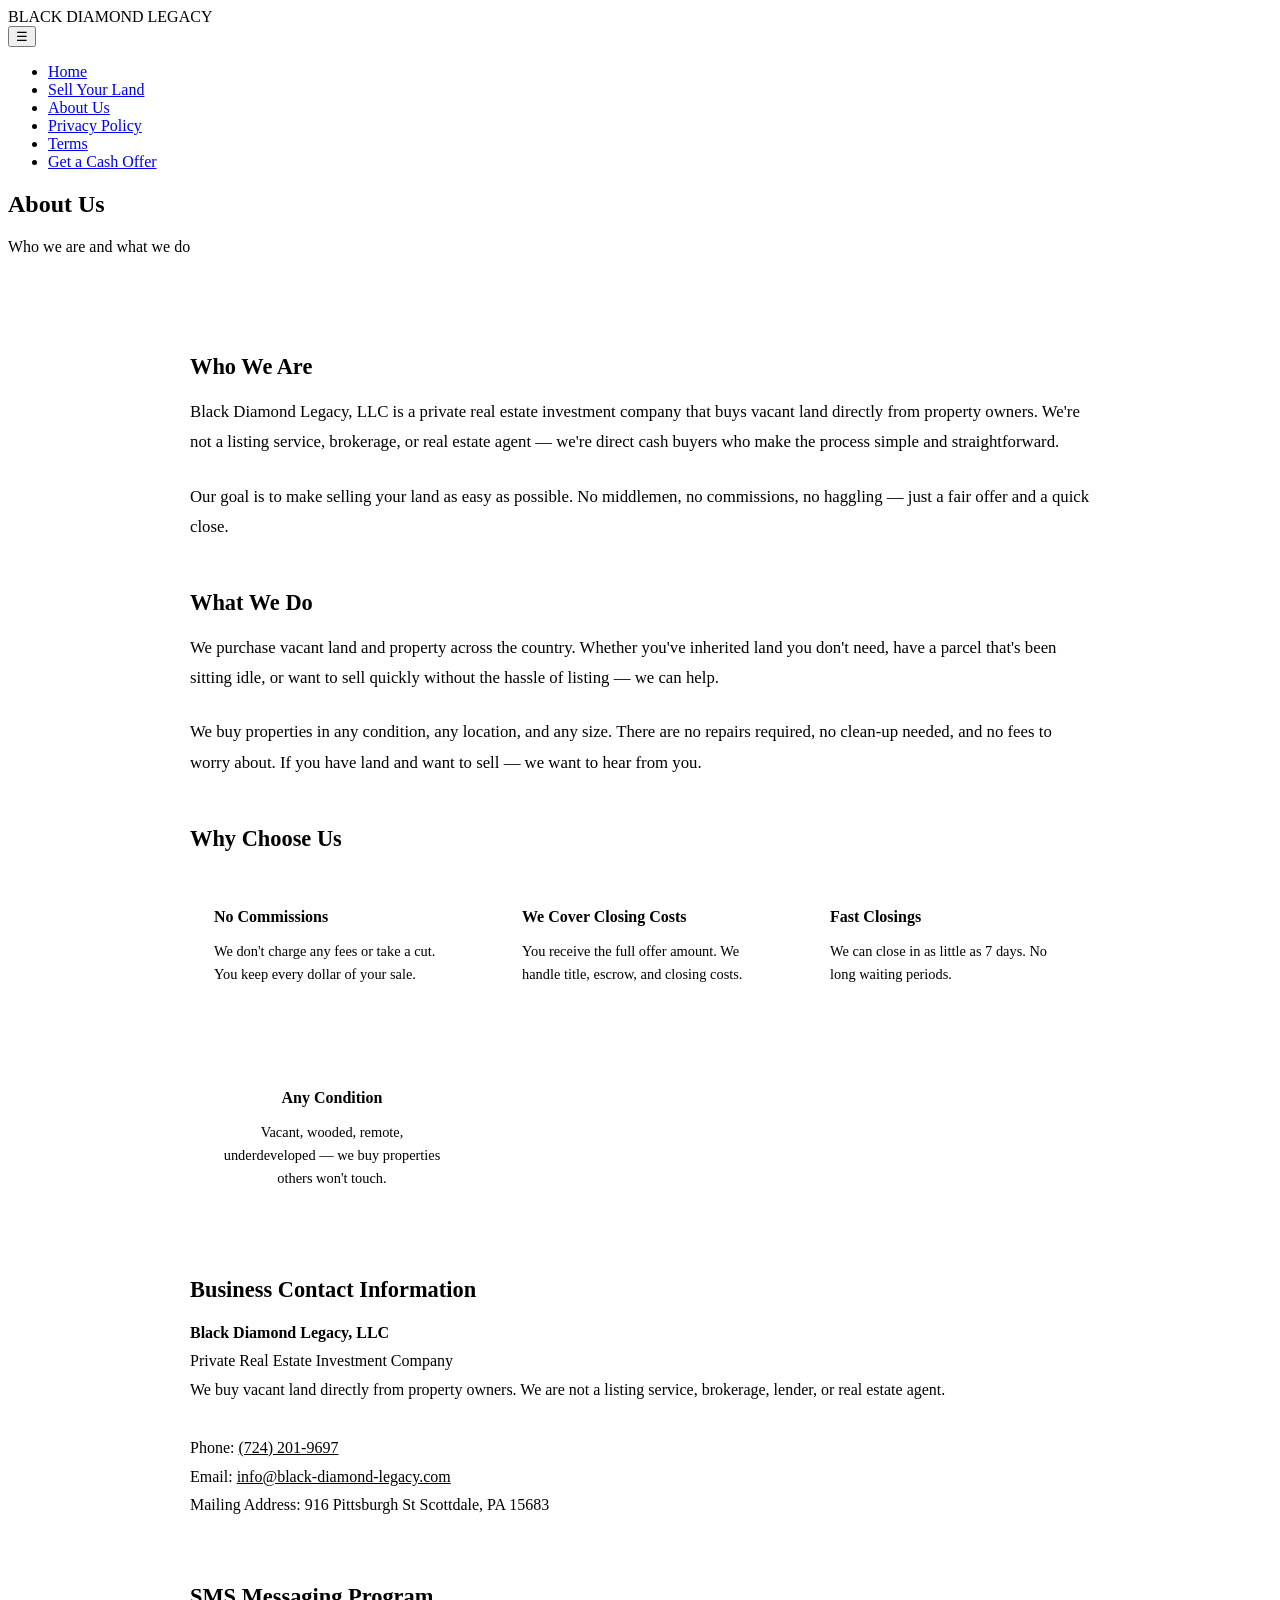
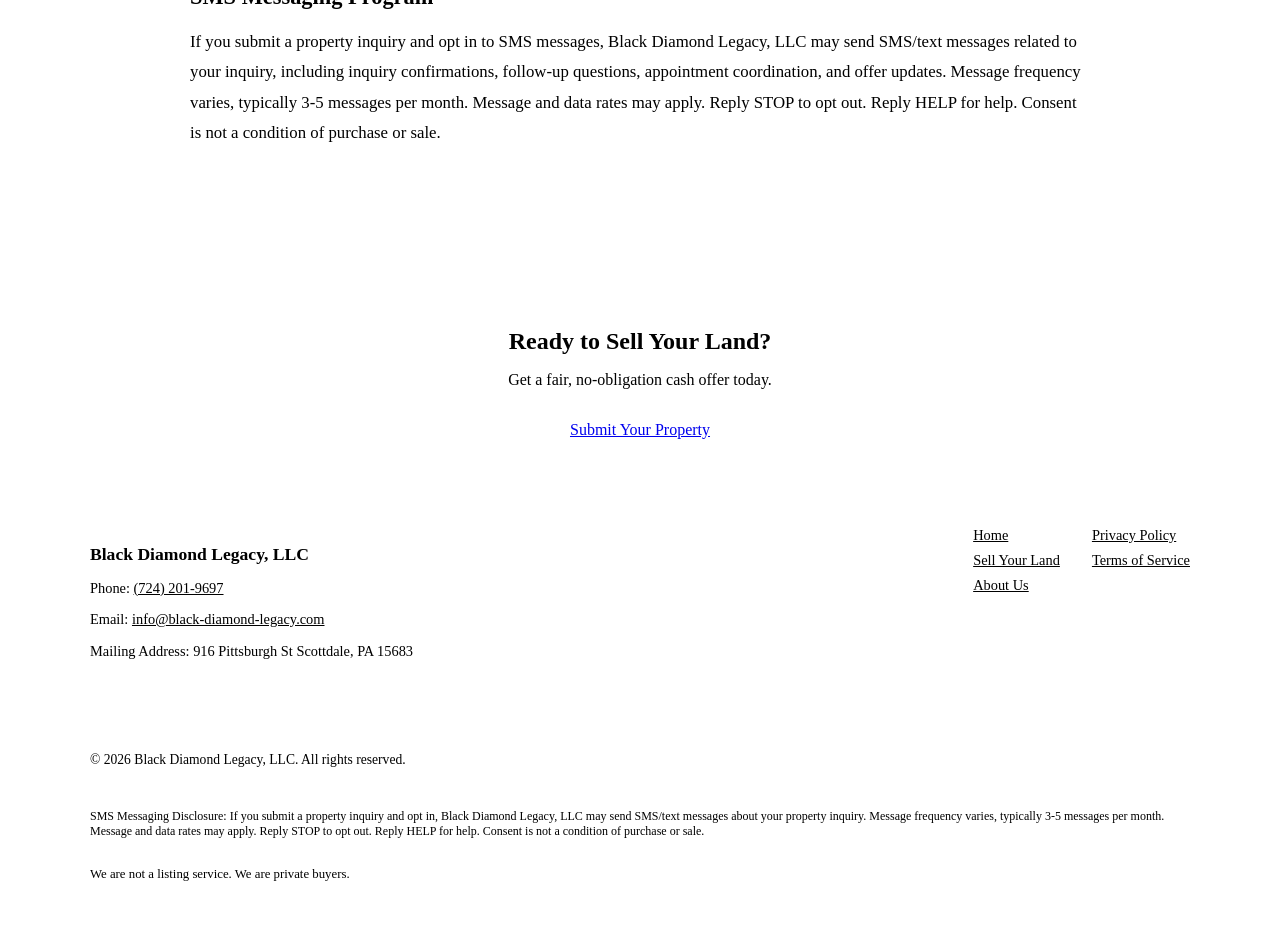
==== commit fdf46dc7: "Update about.html" ====
--- a/about.html
+++ b/about.html
@@ -73,10 +73,22 @@
       </div>
     </div>
 
+    <div style="margin-bottom: 3rem; margin-top: 2rem;">
+      <h2 style="color: var(--diamond-gold); font-size: 1.4rem; margin-bottom: 1rem;">Business Contact Information</h2>
+      <p style="color: var(--gray-light); font-size: 1rem; line-height: 1.8;">
+        <strong style="color: var(--white);">Black Diamond Legacy, LLC</strong><br>
+        Private Real Estate Investment Company<br>
+        We buy vacant land directly from property owners. We are not a listing service, brokerage, lender, or real estate agent.<br><br>
+        Phone: <a href="tel:+17242019697" style="color: var(--diamond-gold);">(724) 201-9697</a><br>
+        Email: <a href="mailto:info@black-diamond-legacy.com" style="color: var(--diamond-gold);">info@black-diamond-legacy.com</a><br>
+        Mailing Address: 916 Pittsburgh St Scottdale, PA 15683
+      </p>
+    </div>
+
     <div style="margin-bottom: 3rem; margin-top: 4rem;">
       <h2 style="color: var(--diamond-gold); font-size: 1.4rem; margin-bottom: 1rem;">SMS Messaging Program</h2>
       <p style="color: var(--gray-light); font-size: 1.05rem; line-height: 1.8;">
-        If you submit a property inquiry and opt in to SMS messages, Black Diamond Legacy, LLC may send SMS/text messages related to your inquiry, including inquiry confirmations, follow-up questions, appointment coordination, offer updates, and occasional land buying updates. Message frequency varies, typically 3-5 messages per month. Message and data rates may apply. Reply STOP to opt out. Reply HELP for help. Consent is not a condition of purchase.
+        If you submit a property inquiry and opt in to SMS messages, Black Diamond Legacy, LLC may send SMS/text messages related to your inquiry, including inquiry confirmations, follow-up questions, appointment coordination, and offer updates. Message frequency varies, typically 3-5 messages per month. Message and data rates may apply. Reply STOP to opt out. Reply HELP for help. Consent is not a condition of purchase or sale.
       </p>
     </div>
 
@@ -96,7 +108,8 @@
         <div>
           <p style="color: var(--diamond-gold); font-weight: 700; font-size: 1.1rem; margin-bottom: 0.8rem;">Black Diamond Legacy, LLC</p>
           <p style="font-size: 0.9rem; margin-bottom: 0.4rem; color: var(--gray-light);">Phone: <a href="tel:+17242019697" style="color: var(--white);">(724) 201-9697</a></p>
-          <p style="font-size: 0.9rem; color: var(--gray-light);">Email: <a href="mailto:info@black-diamond-legacy.com" style="color: var(--white);">info@black-diamond-legacy.com</a></p>
+          <p style="font-size: 0.9rem; margin-bottom: 0.4rem; color: var(--gray-light);">Email: <a href="mailto:info@black-diamond-legacy.com" style="color: var(--white);">info@black-diamond-legacy.com</a></p>
+          <p style="font-size: 0.9rem; color: var(--gray-light);">Mailing Address: 916 Pittsburgh St Scottdale, PA 15683</p>
         </div>
         <div style="display: flex; gap: 2rem; flex-wrap: wrap;">
           <div style="display: flex; flex-direction: column; gap: 0.5rem;">
@@ -112,8 +125,7 @@
       </div>
       <div style="display: flex; justify-content: space-between; align-items: center; flex-wrap: wrap; gap: 1rem;">
         <p style="font-size: 0.85rem; color: var(--gray);">© 2026 Black Diamond Legacy, LLC. All rights reserved.</p>
-        <p style="font-size: 0.75rem; color: var(--gray);">SMS Messaging Disclosure: If you submit a property inquiry and opt in, Black Diamond Legacy, LLC may send SMS/text messages about your property inquiry. Message frequency varies, typically 3-5 messages per month. Message and data rates may apply. Reply STOP to opt out. Reply HELP for help. Consent is not a condition of purchase.
-</p>
+        <p style="font-size: 0.75rem; color: var(--gray);">SMS Messaging Disclosure: If you submit a property inquiry and opt in, Black Diamond Legacy, LLC may send SMS/text messages about your property inquiry. Message frequency varies, typically 3-5 messages per month. Message and data rates may apply. Reply STOP to opt out. Reply HELP for help. Consent is not a condition of purchase or sale.</p>
       </div>
       <p style="margin-top: 1rem; font-size: 0.8rem; color: var(--gray-dark);">We are not a listing service. We are private buyers.</p>
     </div>
